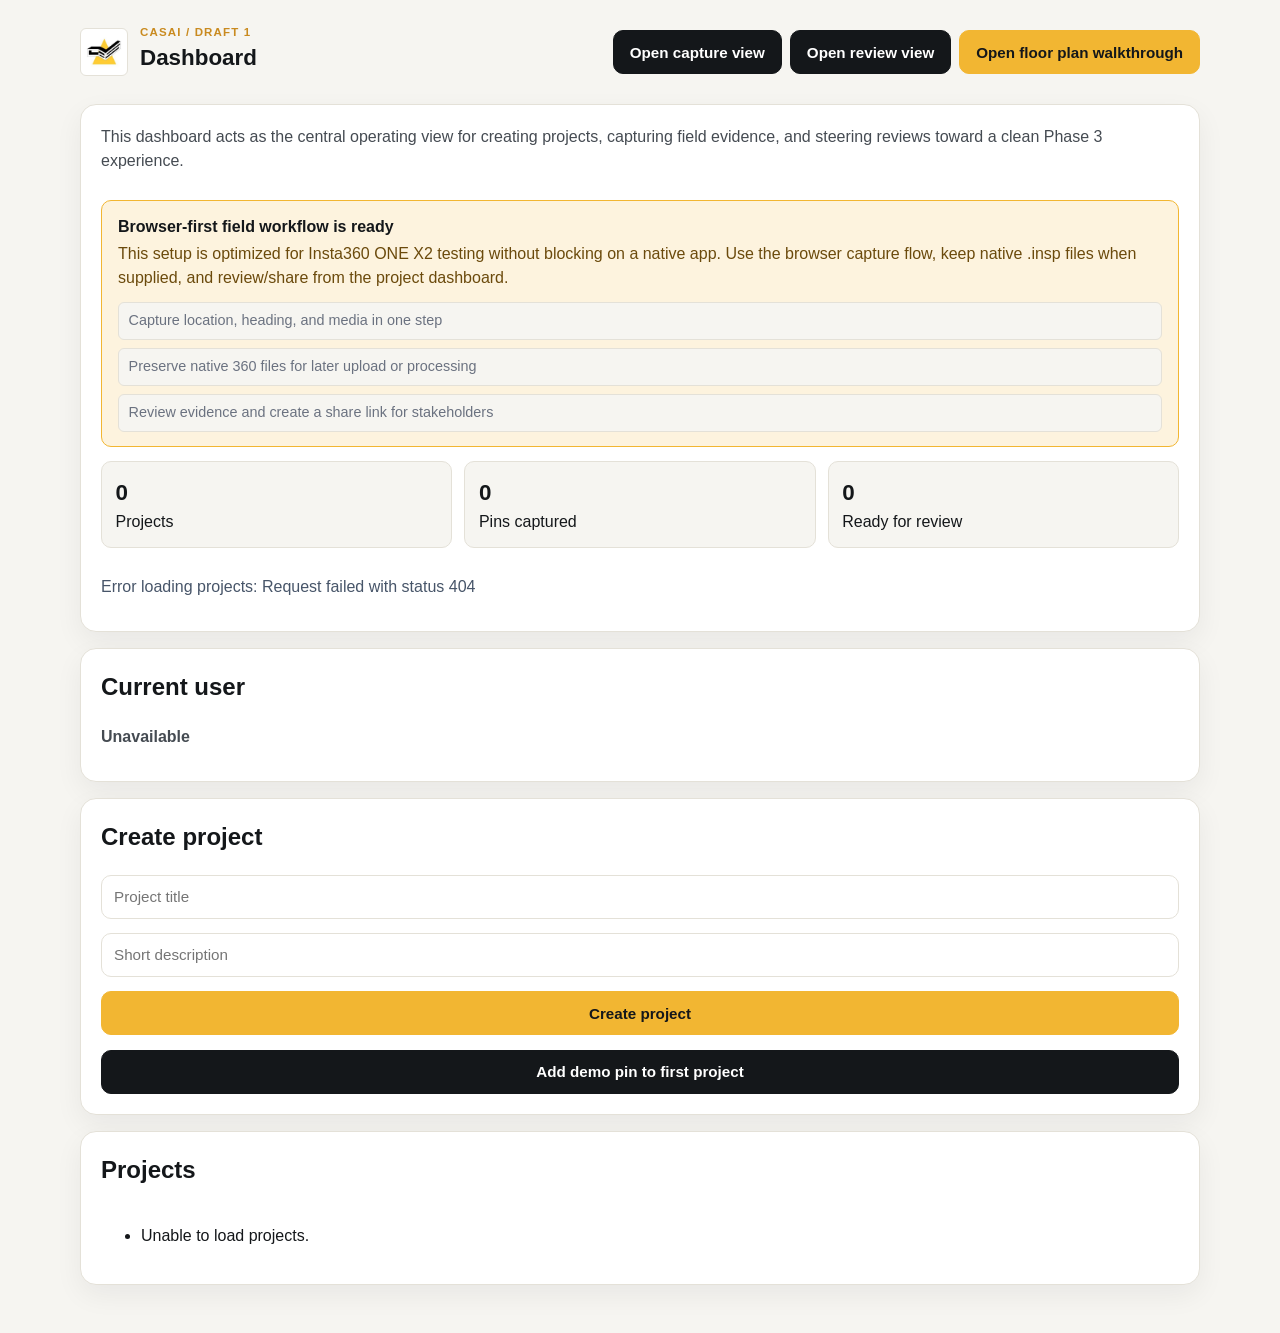
==== frontend/index.html @ e93f6c90 "Use the real CASAI logo PNG across the app" ====
<!doctype html>
<html lang="en">
  <head>
    <meta charset="utf-8" />
    <meta name="viewport" content="width=device-width, initial-scale=1" />
    <title>CASAI MVP</title>
    <link rel="icon" href="assets/logo.png" type="image/png" />
    <link rel="stylesheet" href="styles.css" />
  </head>
  <body>
    <div class="app-shell">
      <header class="site-header">
        <div class="brand">
          <img class="brand-logo" src="assets/logo.png" alt="CASAI logo" />
          <div class="brand-text">
            <span class="eyebrow">CASAI / Draft 1</span>
            <h1>Dashboard</h1>
          </div>
        </div>
        <nav class="site-nav">
          <a href="map.html"><button type="button">Open capture view</button></a>
          <a href="review.html"><button type="button" class="secondary">Open review view</button></a>
          <a href="floorplan.html"><button type="button" class="primary">Open floor plan walkthrough</button></a>
        </nav>
      </header>

      <section class="card stack">
        <p>This dashboard acts as the central operating view for creating projects, capturing field evidence, and steering reviews toward a clean Phase 3 experience.</p>

        <div class="status-banner">
          <strong>Browser-first field workflow is ready</strong>
          This setup is optimized for Insta360 ONE X2 testing without blocking on a native app. Use the browser capture flow, keep native .insp files when supplied, and review/share from the project dashboard.
          <ul class="checklist">
            <li class="pending">Capture location, heading, and media in one step</li>
            <li class="pending">Preserve native 360 files for later upload or processing</li>
            <li class="pending">Review evidence and create a share link for stakeholders</li>
          </ul>
        </div>

        <div class="summary-grid">
          <div class="summary-box"><strong id="project-count">0</strong><br />Projects</div>
          <div class="summary-box"><strong id="pin-count">0</strong><br />Pins captured</div>
          <div class="summary-box"><strong id="review-ready">0</strong><br />Ready for review</div>
        </div>
      </section>

      <section class="card stack" style="margin-top: 1rem;">
        <h2>Current user</h2>
        <p><strong id="user-name">Loading...</strong><br /><span id="user-email" class="muted"></span></p>
      </section>

      <section class="card stack" style="margin-top: 1rem;">
        <h2>Create project</h2>
        <form id="project-form" class="stack">
          <input id="title" placeholder="Project title" required />
          <input id="description" placeholder="Short description" />
          <button type="submit" class="primary">Create project</button>
        </form>
        <button id="sample-pin" class="secondary">Add demo pin to first project</button>
      </section>

      <section class="card stack" style="margin-top: 1rem;">
        <h2>Projects</h2>
        <ul id="project-list"></ul>
      </section>
    </div>

    <script src="app.js"></script>
  </body>
</html>
---- frontend/styles.css ----
/* CASAI shared design system - Draft 1 */
:root {
  color-scheme: light;
  --ink: #14171a;
  --ink-soft: #454b52;
  --muted: #6b7280;
  --gold: #f2b632;
  --gold-dark: #c98a1f;
  --gold-tint: #fdf3de;
  --bg: #f6f5f1;
  --surface: #ffffff;
  --border: #e4e1d8;
  --success: #1f7a4d;
  --success-tint: #e7f5ec;
  --danger: #b3261e;
  --radius-lg: 16px;
  --radius-md: 10px;
  --radius-sm: 6px;
  --shadow-card: 0 10px 28px rgba(20, 23, 26, 0.06);
  --font: -apple-system, BlinkMacSystemFont, "Segoe UI", Roboto, Helvetica, Arial, sans-serif;
}

* { box-sizing: border-box; }

body {
  margin: 0;
  font-family: var(--font);
  background: var(--bg);
  color: var(--ink);
  line-height: 1.5;
}

h1, h2, h3 { margin: 0 0 0.35rem; color: var(--ink); font-weight: 700; }
p { margin: 0 0 0.75rem; color: var(--ink-soft); }
.muted { color: var(--muted); }

a { color: inherit; text-decoration: none; }

.app-shell {
  max-width: 1160px;
  margin: 0 auto;
  padding: 1.5rem 1.25rem 3rem;
}

/* Header / brand */
.site-header {
  display: flex;
  align-items: center;
  justify-content: space-between;
  gap: 1rem;
  flex-wrap: wrap;
  margin-bottom: 1.5rem;
}

.brand {
  display: flex;
  align-items: center;
  gap: 0.75rem;
}

.brand-logo {
  width: 48px;
  height: 48px;
  border-radius: var(--radius-sm);
  background: var(--surface);
  border: 1px solid var(--border);
  padding: 0.25rem;
  object-fit: contain;
}

.brand-text .eyebrow {
  display: block;
  font-size: 0.72rem;
  font-weight: 700;
  letter-spacing: 0.1em;
  text-transform: uppercase;
  color: var(--gold-dark);
}

.brand-text h1 {
  font-size: 1.4rem;
}

.site-nav {
  display: flex;
  gap: 0.5rem;
  flex-wrap: wrap;
}

/* Cards / panels */
.card, .panel {
  background: var(--surface);
  border: 1px solid var(--border);
  border-radius: var(--radius-lg);
  padding: 1.25rem;
  box-shadow: var(--shadow-card);
}

.stack { display: grid; gap: 0.9rem; }

.grid-2 {
  display: grid;
  gap: 1rem;
  grid-template-columns: repeat(2, minmax(0, 1fr));
}

/* Buttons */
button, .btn {
  display: inline-flex;
  align-items: center;
  justify-content: center;
  gap: 0.4rem;
  font-family: var(--font);
  font-size: 0.95rem;
  font-weight: 700;
  padding: 0.7rem 1rem;
  min-height: 44px;
  border-radius: var(--radius-md);
  border: 1px solid var(--ink);
  background: var(--ink);
  color: #ffffff;
  cursor: pointer;
  transition: transform 0.05s ease, opacity 0.15s ease;
}

button:hover, .btn:hover { opacity: 0.9; }
button:active, .btn:active { transform: translateY(1px); }
button:disabled { cursor: not-allowed; opacity: 0.5; }

button.primary, .btn-primary {
  background: var(--gold);
  border-color: var(--gold);
  color: var(--ink);
}

button.secondary, .btn-secondary {
  background: var(--ink);
  border-color: var(--ink);
  color: #ffffff;
}

button.quiet, .btn-quiet {
  background: var(--surface);
  border-color: var(--border);
  color: var(--ink);
}

/* Inputs */
input, select, textarea {
  width: 100%;
  font-family: var(--font);
  font-size: 0.95rem;
  padding: 0.7rem 0.75rem;
  min-height: 44px;
  border-radius: var(--radius-md);
  border: 1px solid var(--border);
  background: var(--surface);
  color: var(--ink);
}

input:focus, select:focus, textarea:focus {
  outline: 2px solid var(--gold);
  outline-offset: 1px;
}

input[type="range"] {
  padding: 0;
  min-height: auto;
  accent-color: var(--gold-dark);
}

label {
  display: grid;
  gap: 0.35rem;
  font-size: 0.8rem;
  font-weight: 700;
  color: var(--ink-soft);
}

/* Banners / badges */
.status-banner {
  border: 1px solid var(--gold);
  background: var(--gold-tint);
  color: #6b4a0c;
  border-radius: var(--radius-md);
  padding: 0.9rem 1rem;
}

.status-banner strong { display: block; margin-bottom: 0.2rem; color: var(--ink); }

.badge, .pill {
  display: inline-block;
  padding: 0.3rem 0.6rem;
  border-radius: 999px;
  background: var(--gold-tint);
  color: var(--gold-dark);
  font-size: 0.75rem;
  font-weight: 700;
  letter-spacing: 0.03em;
  text-transform: uppercase;
}

.summary-grid {
  display: grid;
  gap: 0.75rem;
  grid-template-columns: repeat(auto-fit, minmax(160px, 1fr));
}

.summary-box {
  border: 1px solid var(--border);
  border-radius: var(--radius-md);
  padding: 0.85rem;
  background: var(--bg);
}

.summary-box strong { font-size: 1.4rem; }

.checklist { list-style: none; padding: 0; margin: 0.7rem 0 0; display: grid; gap: 0.5rem; }
.checklist li { display: flex; align-items: center; gap: 0.5rem; padding: 0.45rem 0.6rem; border-radius: var(--radius-sm); background: var(--bg); border: 1px solid var(--border); font-size: 0.9rem; }
.checklist .done { color: var(--success); }
.checklist .pending { color: var(--muted); }

@media (max-width: 720px) {
  .grid-2 { grid-template-columns: 1fr; }
  .site-header { align-items: flex-start; }
}

@media (max-width: 480px) {
  .app-shell { padding: 1rem 0.85rem 2rem; }
  .brand-logo { width: 40px; height: 40px; }
}
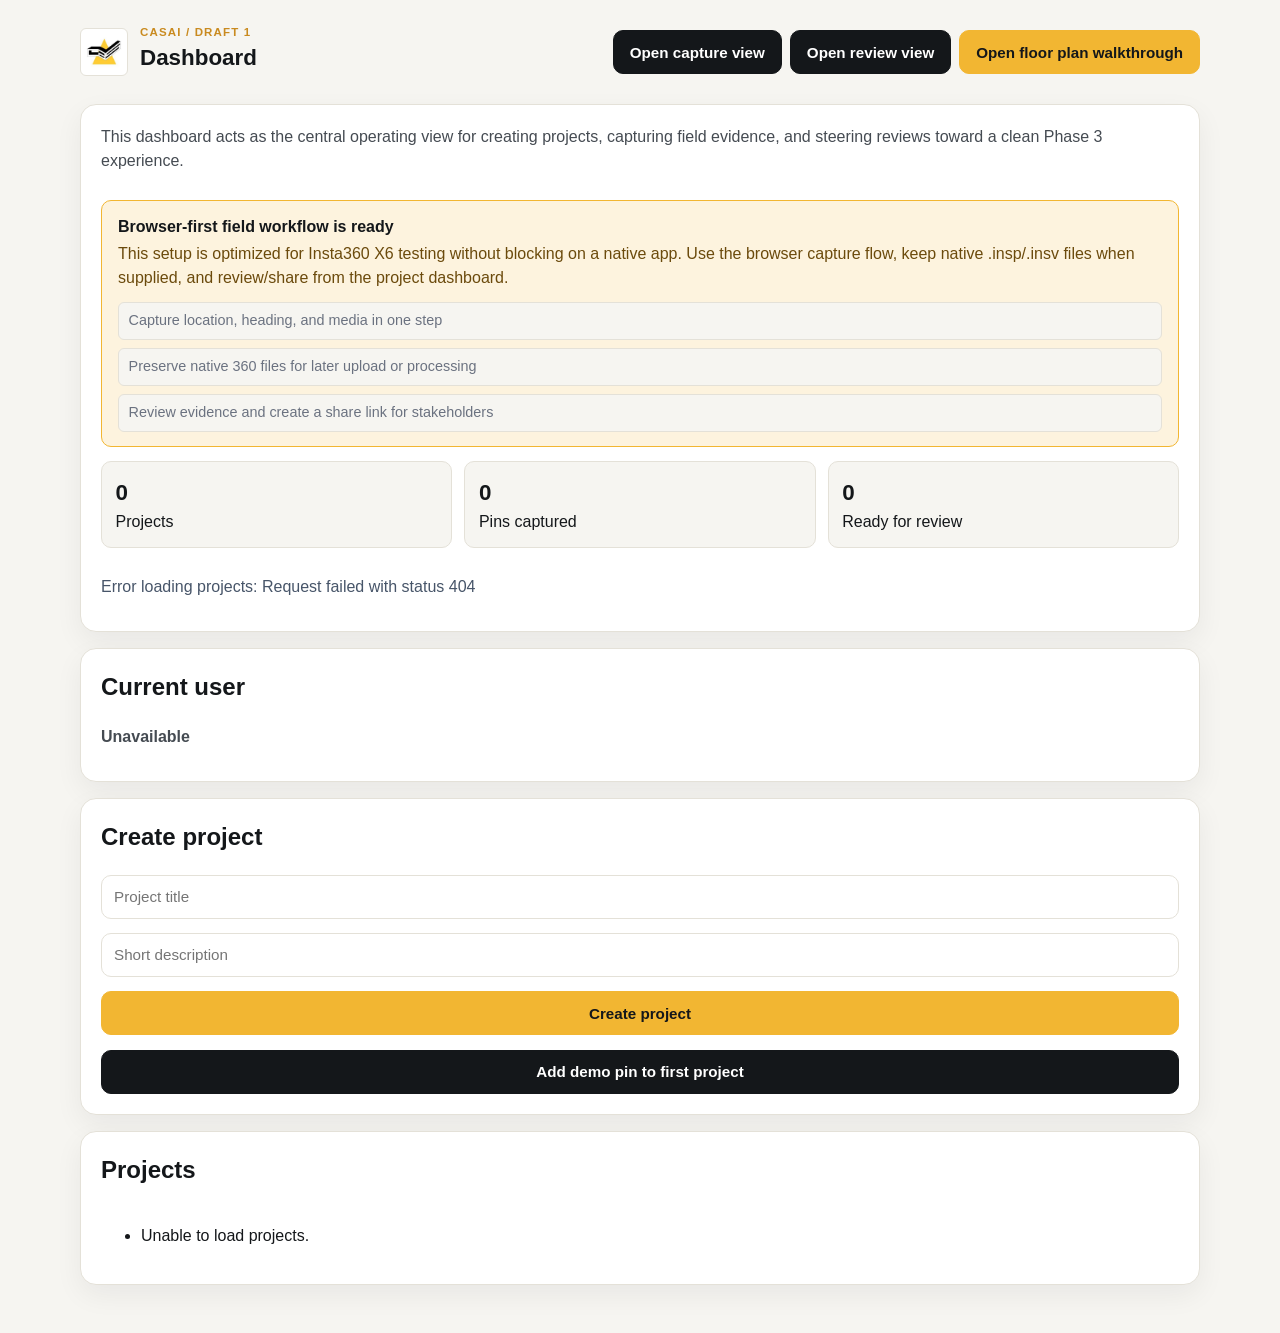
==== commit e62f8d71: "Upgrade capture pipeline and UI copy to prepare for Insta360 X6" ====
--- a/frontend/index.html
+++ b/frontend/index.html
@@ -29,7 +29,7 @@
 
         <div class="status-banner">
           <strong>Browser-first field workflow is ready</strong>
-          This setup is optimized for Insta360 ONE X2 testing without blocking on a native app. Use the browser capture flow, keep native .insp files when supplied, and review/share from the project dashboard.
+          This setup is optimized for Insta360 X6 testing without blocking on a native app. Use the browser capture flow, keep native .insp/.insv files when supplied, and review/share from the project dashboard.
           <ul class="checklist">
             <li class="pending">Capture location, heading, and media in one step</li>
             <li class="pending">Preserve native 360 files for later upload or processing</li>
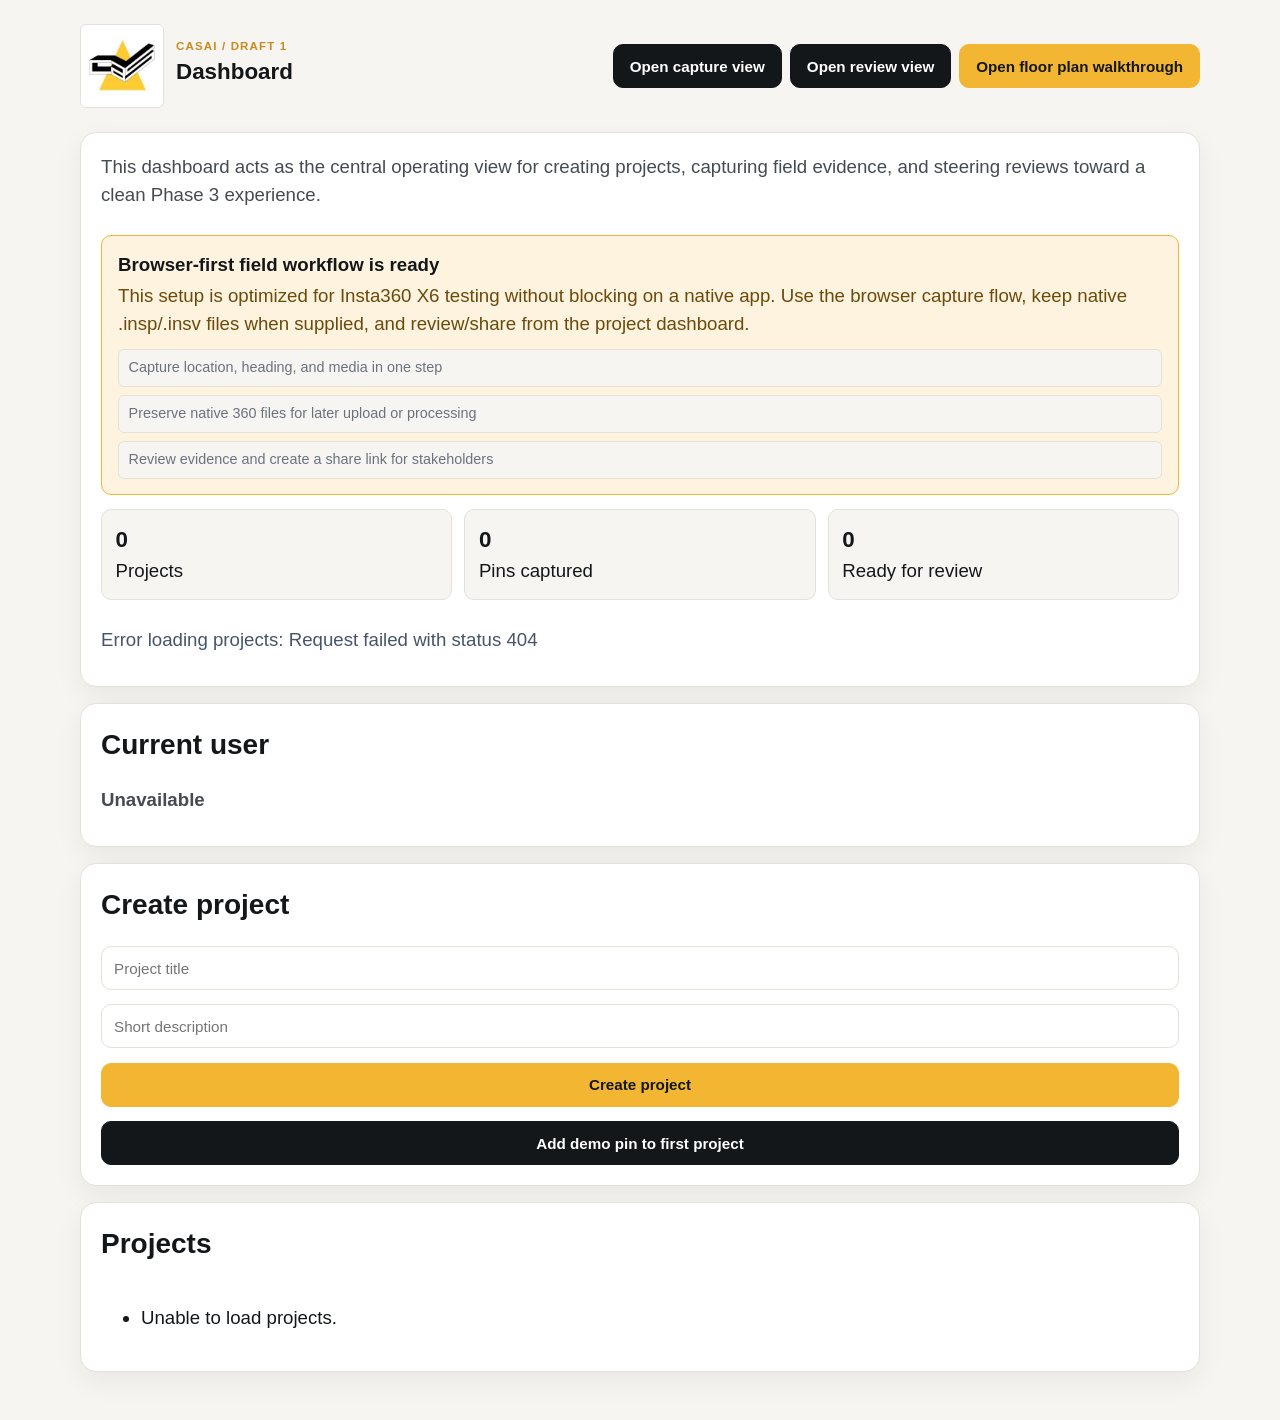
==== commit b720fd9c: "Add waypoint edit/delete, cache-busting, heading readout fix, and photo replace workflow" ====
--- a/frontend/index.html
+++ b/frontend/index.html
@@ -5,7 +5,7 @@
     <meta name="viewport" content="width=device-width, initial-scale=1" />
     <title>CASAI MVP</title>
     <link rel="icon" href="assets/logo.png" type="image/png" />
-    <link rel="stylesheet" href="styles.css" />
+    <link rel="stylesheet" href="styles.css?v=2" />
   </head>
   <body>
     <div class="app-shell">
@@ -65,6 +65,6 @@
       </section>
     </div>
 
-    <script src="app.js"></script>
+    <script src="app.js?v=2"></script>
   </body>
 </html>
--- a/frontend/styles.css
+++ b/frontend/styles.css
@@ -25,6 +25,7 @@
 body {
   margin: 0;
   font-family: var(--font);
+  font-size: 14pt;
   background: var(--bg);
   color: var(--ink);
   line-height: 1.5;
@@ -59,8 +60,8 @@
 }
 
 .brand-logo {
-  width: 48px;
-  height: 48px;
+  width: 84px;
+  height: 84px;
   border-radius: var(--radius-sm);
   background: var(--surface);
   border: 1px solid var(--border);
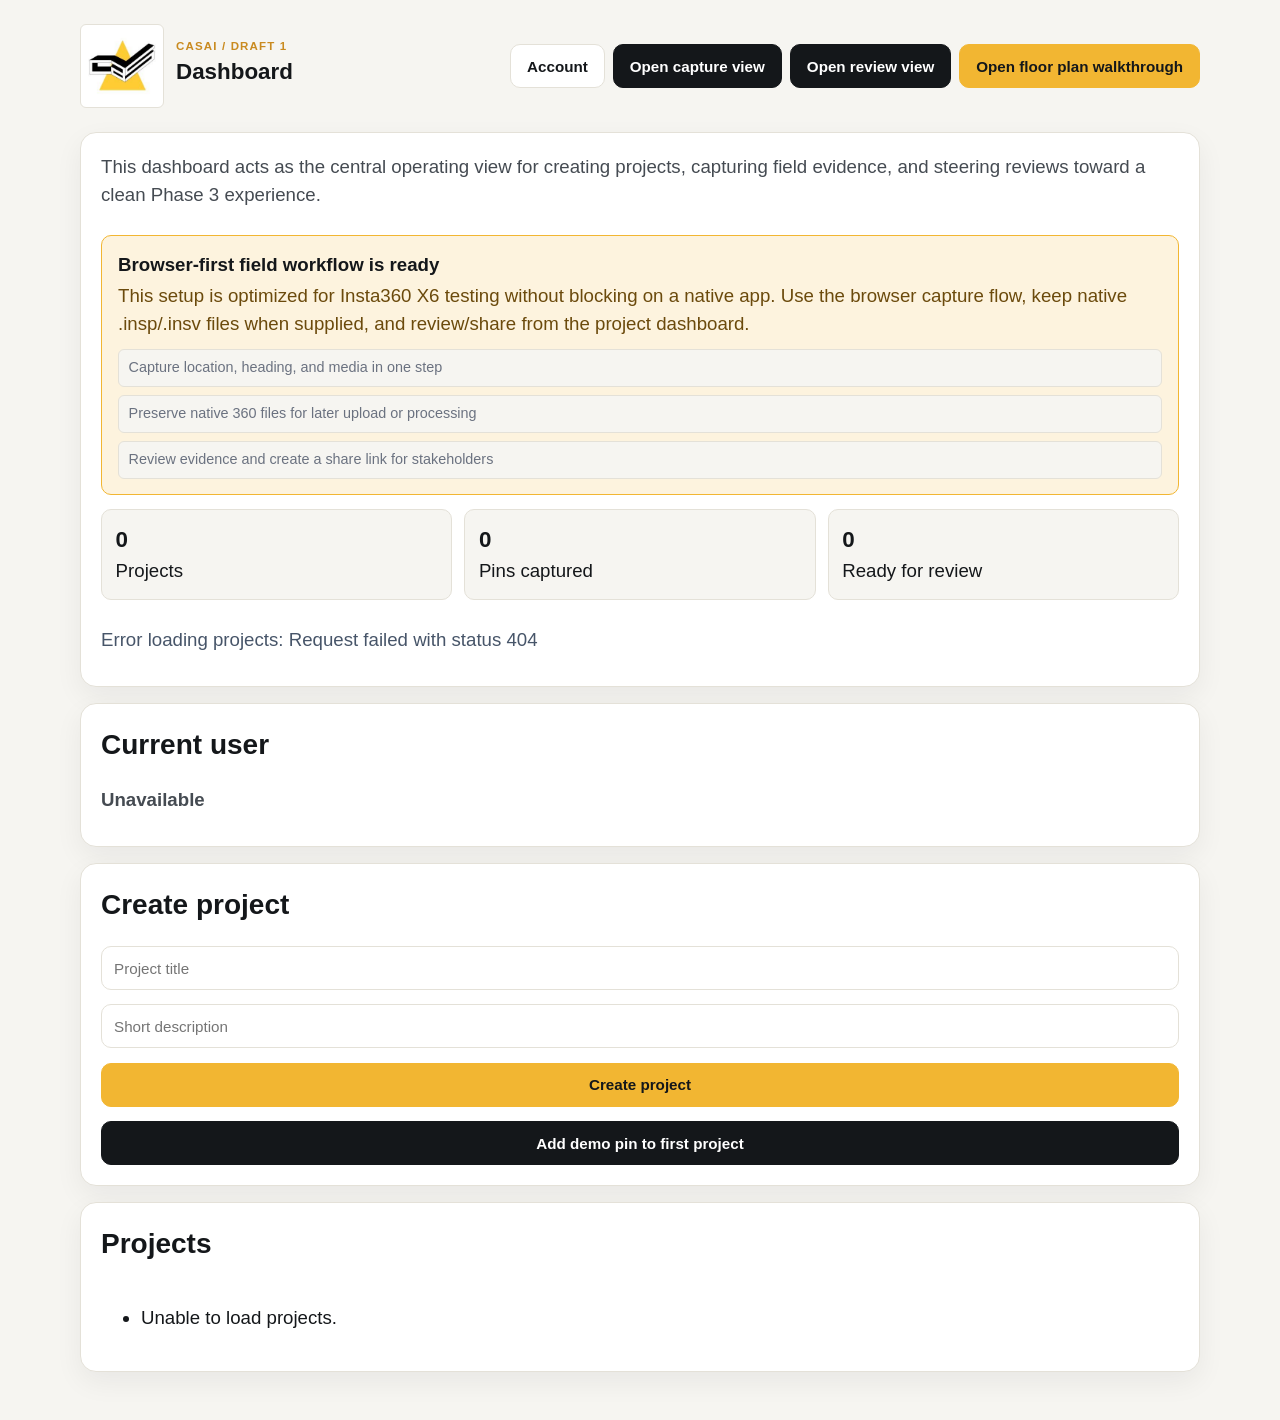
==== commit 9ee72273: "Harden Draft 2 authentication and uploads" ====
--- a/frontend/index.html
+++ b/frontend/index.html
@@ -5,7 +5,7 @@
     <meta name="viewport" content="width=device-width, initial-scale=1" />
     <title>CASAI MVP</title>
     <link rel="icon" href="assets/logo.png" type="image/png" />
-    <link rel="stylesheet" href="styles.css?v=2" />
+    <link rel="stylesheet" href="styles.css?v=3" />
   </head>
   <body>
     <div class="app-shell">
@@ -18,6 +18,7 @@
           </div>
         </div>
         <nav class="site-nav">
+          <a href="login.html"><button type="button" class="quiet">Account</button></a>
           <a href="map.html"><button type="button">Open capture view</button></a>
           <a href="review.html"><button type="button" class="secondary">Open review view</button></a>
           <a href="floorplan.html"><button type="button" class="primary">Open floor plan walkthrough</button></a>
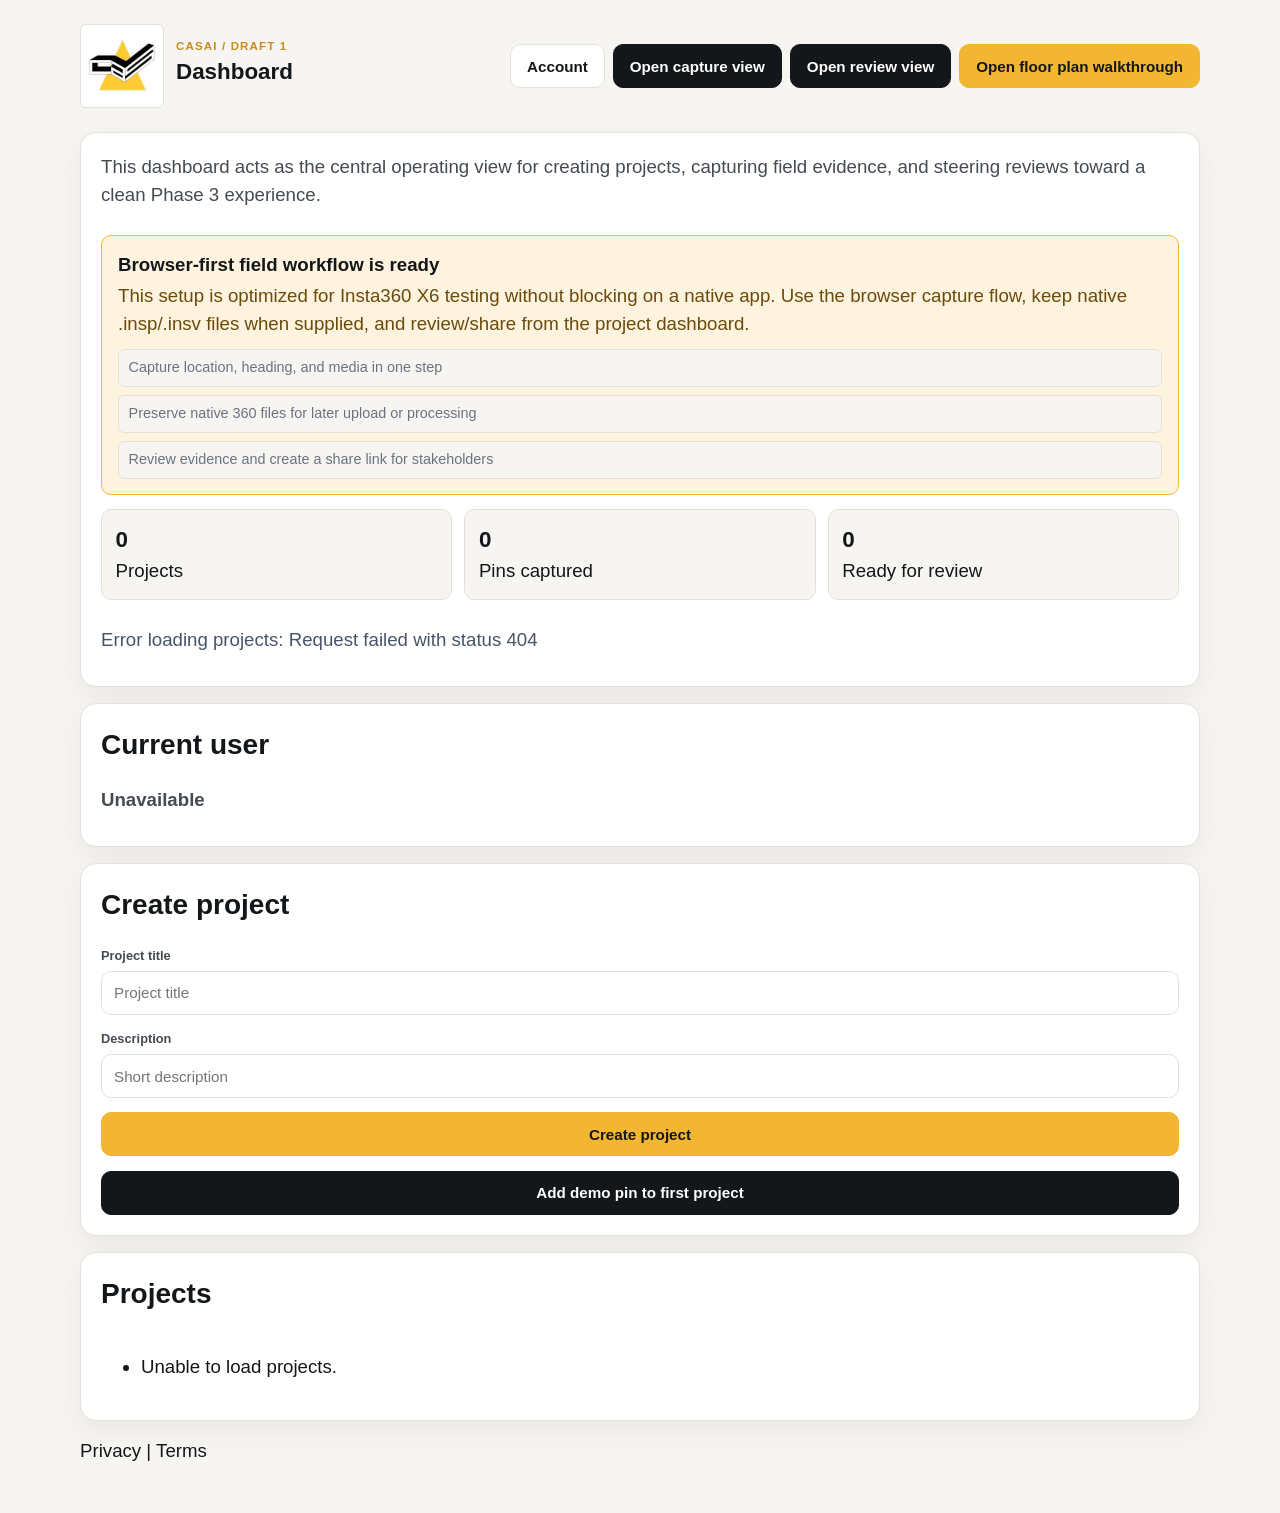
==== commit 08b09414: "Harden Draft 2 account and data operations" ====
--- a/frontend/index.html
+++ b/frontend/index.html
@@ -45,16 +45,31 @@
         </div>
       </section>
 
+      <section id="onboarding" class="status-banner" style="margin-top: 1rem;" hidden aria-live="polite">
+        <strong id="onboarding-title"></strong>
+        <p id="onboarding-copy"></p>
+        <a id="onboarding-action" class="btn btn-primary" href="#create-project">Create project</a>
+      </section>
+
       <section class="card stack" style="margin-top: 1rem;">
         <h2>Current user</h2>
         <p><strong id="user-name">Loading...</strong><br /><span id="user-email" class="muted"></span></p>
+        <div id="analytics-settings" hidden>
+          <label><input id="analytics-consent" type="checkbox" /> Share optional usage counts</label>
+          <p class="muted">Counts cover dashboard visits and project creation. Only daily totals are stored; totals older than 90 days are removed when counts are recorded or viewed. Server access logs are separate. Turning this off stops future counts but cannot remove your past contributions from totals.</p>
+          <p id="analytics-status" class="muted" aria-live="polite"></p>
+        </div>
+        <div id="analytics-summary" hidden>
+          <h3>Usage counts</h3>
+          <ul id="analytics-totals"></ul>
+        </div>
       </section>
 
-      <section class="card stack" style="margin-top: 1rem;">
+      <section id="create-project" class="card stack" style="margin-top: 1rem;">
         <h2>Create project</h2>
         <form id="project-form" class="stack">
-          <input id="title" placeholder="Project title" required />
-          <input id="description" placeholder="Short description" />
+          <label>Project title<input id="title" placeholder="Project title" required maxlength="255" /></label>
+          <label>Description<input id="description" placeholder="Short description" maxlength="1000" /></label>
           <button type="submit" class="primary">Create project</button>
         </form>
         <button id="sample-pin" class="secondary">Add demo pin to first project</button>
@@ -64,8 +79,10 @@
         <h2>Projects</h2>
         <ul id="project-list"></ul>
       </section>
+      <footer style="margin-top: 1rem;"><a href="privacy.html">Privacy</a> | <a href="terms.html">Terms</a></footer>
     </div>
 
-    <script src="app.js?v=2"></script>
+    <script src="security.js?v=2"></script>
+    <script src="app.js?v=4"></script>
   </body>
 </html>
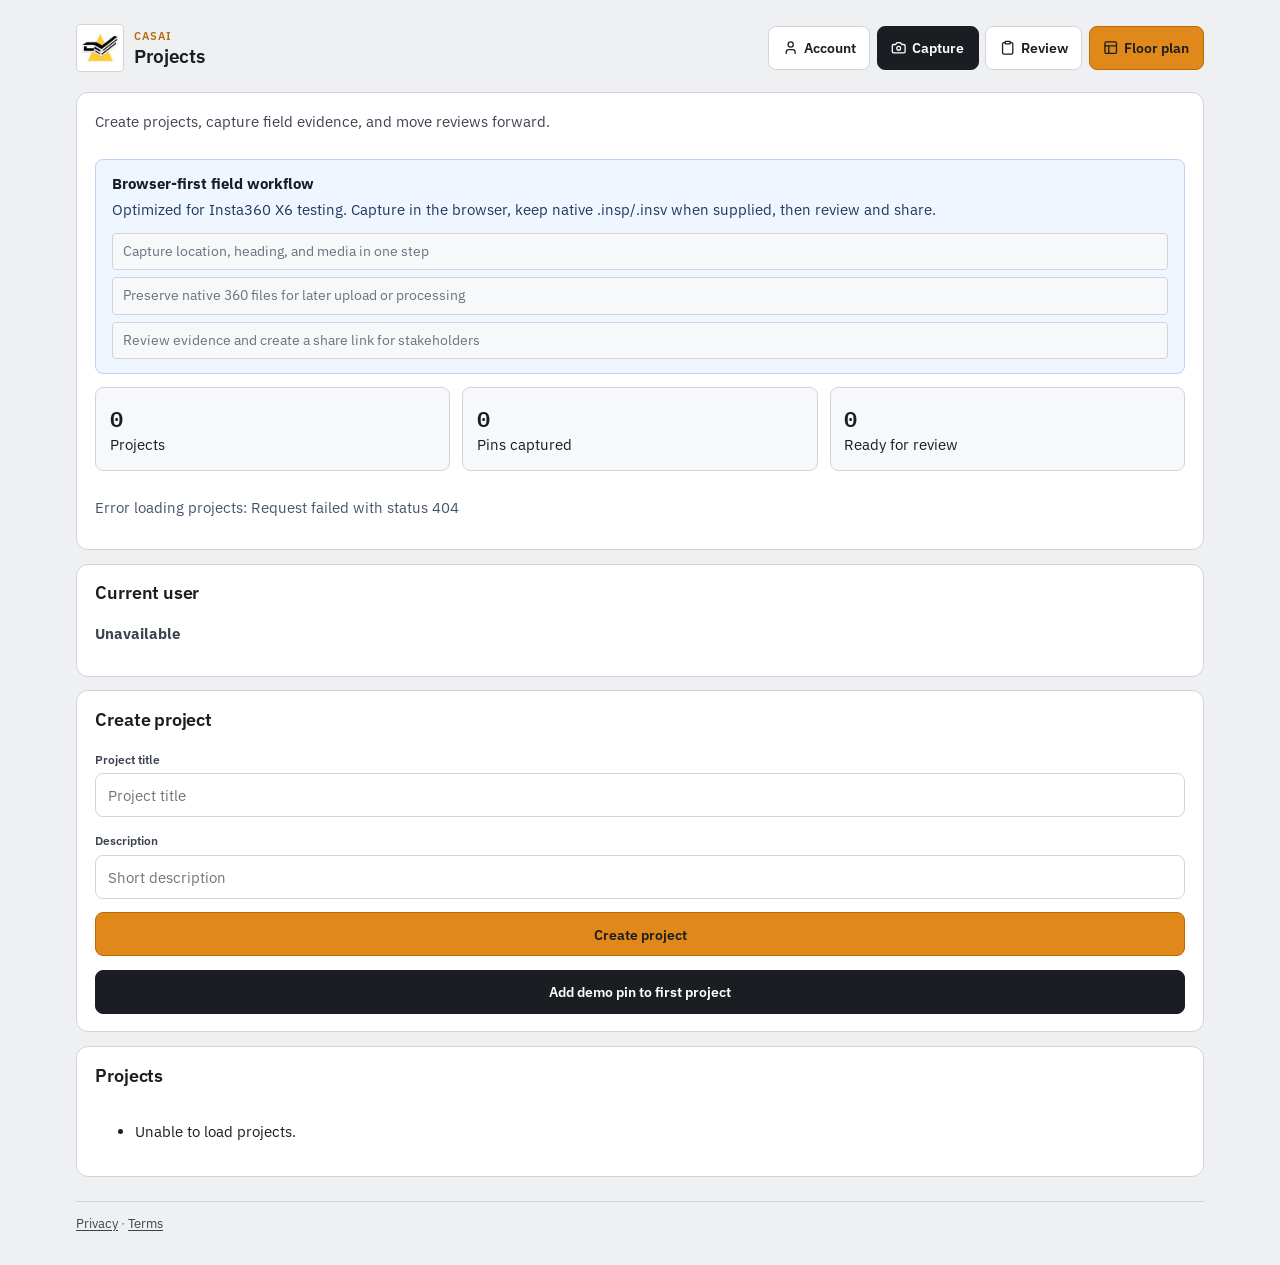
==== commit 96a31682: "Redesign frontend field workflows" ====
--- a/frontend/index.html
+++ b/frontend/index.html
@@ -3,83 +3,99 @@
   <head>
     <meta charset="utf-8" />
     <meta name="viewport" content="width=device-width, initial-scale=1" />
-    <title>CASAI MVP</title>
+    <title>CASAI Projects</title>
     <link rel="icon" href="assets/logo.png" type="image/png" />
-    <link rel="stylesheet" href="styles.css?v=3" />
+    <link rel="stylesheet" href="styles.css?v=5" />
   </head>
   <body>
+    <a class="skip-link" href="#main">Skip to content</a>
     <div class="app-shell">
       <header class="site-header">
         <div class="brand">
           <img class="brand-logo" src="assets/logo.png" alt="CASAI logo" />
           <div class="brand-text">
-            <span class="eyebrow">CASAI / Draft 1</span>
-            <h1>Dashboard</h1>
+            <span class="eyebrow">CASAI</span>
+            <h1>Projects</h1>
           </div>
         </div>
-        <nav class="site-nav">
-          <a href="login.html"><button type="button" class="quiet">Account</button></a>
-          <a href="map.html"><button type="button">Open capture view</button></a>
-          <a href="review.html"><button type="button" class="secondary">Open review view</button></a>
-          <a href="floorplan.html"><button type="button" class="primary">Open floor plan walkthrough</button></a>
+        <nav class="site-nav" aria-label="Primary">
+          <a class="nav-link" href="login.html">
+            <svg class="icon" aria-hidden="true"><use href="icons.svg#icon-user"></use></svg>
+            Account
+          </a>
+          <a class="nav-link secondary" href="map.html">
+            <svg class="icon" aria-hidden="true"><use href="icons.svg#icon-camera"></use></svg>
+            Capture
+          </a>
+          <a class="nav-link" href="review.html">
+            <svg class="icon" aria-hidden="true"><use href="icons.svg#icon-clipboard"></use></svg>
+            Review
+          </a>
+          <a class="nav-link primary" href="floorplan.html">
+            <svg class="icon" aria-hidden="true"><use href="icons.svg#icon-layout"></use></svg>
+            Floor plan
+          </a>
         </nav>
       </header>
 
-      <section class="card stack">
-        <p>This dashboard acts as the central operating view for creating projects, capturing field evidence, and steering reviews toward a clean Phase 3 experience.</p>
+      <main id="main" class="stack">
+        <section class="card stack">
+          <p>Create projects, capture field evidence, and move reviews forward.</p>
 
-        <div class="status-banner">
-          <strong>Browser-first field workflow is ready</strong>
-          This setup is optimized for Insta360 X6 testing without blocking on a native app. Use the browser capture flow, keep native .insp/.insv files when supplied, and review/share from the project dashboard.
-          <ul class="checklist">
-            <li class="pending">Capture location, heading, and media in one step</li>
-            <li class="pending">Preserve native 360 files for later upload or processing</li>
-            <li class="pending">Review evidence and create a share link for stakeholders</li>
-          </ul>
-        </div>
+          <div class="status-banner is-info">
+            <strong>Browser-first field workflow</strong>
+            Optimized for Insta360 X6 testing. Capture in the browser, keep native .insp/.insv when supplied, then review and share.
+            <ul class="checklist">
+              <li class="pending">Capture location, heading, and media in one step</li>
+              <li class="pending">Preserve native 360 files for later upload or processing</li>
+              <li class="pending">Review evidence and create a share link for stakeholders</li>
+            </ul>
+          </div>
 
-        <div class="summary-grid">
-          <div class="summary-box"><strong id="project-count">0</strong><br />Projects</div>
-          <div class="summary-box"><strong id="pin-count">0</strong><br />Pins captured</div>
-          <div class="summary-box"><strong id="review-ready">0</strong><br />Ready for review</div>
-        </div>
-      </section>
+          <div class="summary-grid">
+            <div class="summary-box"><strong id="project-count">0</strong><br />Projects</div>
+            <div class="summary-box"><strong id="pin-count">0</strong><br />Pins captured</div>
+            <div class="summary-box"><strong id="review-ready">0</strong><br />Ready for review</div>
+          </div>
+        </section>
 
-      <section id="onboarding" class="status-banner" style="margin-top: 1rem;" hidden aria-live="polite">
-        <strong id="onboarding-title"></strong>
-        <p id="onboarding-copy"></p>
-        <a id="onboarding-action" class="btn btn-primary" href="#create-project">Create project</a>
-      </section>
+        <section id="onboarding" class="status-banner is-warning" hidden aria-live="polite">
+          <strong id="onboarding-title"></strong>
+          <p id="onboarding-copy"></p>
+          <a id="onboarding-action" class="btn btn-primary" href="#create-project">Create project</a>
+        </section>
 
-      <section class="card stack" style="margin-top: 1rem;">
-        <h2>Current user</h2>
-        <p><strong id="user-name">Loading...</strong><br /><span id="user-email" class="muted"></span></p>
-        <div id="analytics-settings" hidden>
-          <label><input id="analytics-consent" type="checkbox" /> Share optional usage counts</label>
-          <p class="muted">Counts cover dashboard visits and project creation. Only daily totals are stored; totals older than 90 days are removed when counts are recorded or viewed. Server access logs are separate. Turning this off stops future counts but cannot remove your past contributions from totals.</p>
-          <p id="analytics-status" class="muted" aria-live="polite"></p>
-        </div>
-        <div id="analytics-summary" hidden>
-          <h3>Usage counts</h3>
-          <ul id="analytics-totals"></ul>
-        </div>
-      </section>
+        <section class="card stack">
+          <h2>Current user</h2>
+          <p><strong id="user-name">Loading...</strong><br /><span id="user-email" class="muted"></span></p>
+          <div id="analytics-settings" hidden>
+            <label><input id="analytics-consent" type="checkbox" /> Share optional usage counts</label>
+            <p class="muted">Counts cover dashboard visits and project creation. Only daily totals are stored; totals older than 90 days are removed when counts are recorded or viewed. Server access logs are separate. Turning this off stops future counts but cannot remove your past contributions from totals.</p>
+            <p id="analytics-status" class="muted" aria-live="polite"></p>
+          </div>
+          <div id="analytics-summary" hidden>
+            <h3>Usage counts</h3>
+            <ul id="analytics-totals"></ul>
+          </div>
+        </section>
 
-      <section id="create-project" class="card stack" style="margin-top: 1rem;">
-        <h2>Create project</h2>
-        <form id="project-form" class="stack">
-          <label>Project title<input id="title" placeholder="Project title" required maxlength="255" /></label>
-          <label>Description<input id="description" placeholder="Short description" maxlength="1000" /></label>
-          <button type="submit" class="primary">Create project</button>
-        </form>
-        <button id="sample-pin" class="secondary">Add demo pin to first project</button>
-      </section>
+        <section id="create-project" class="card stack">
+          <h2>Create project</h2>
+          <form id="project-form" class="stack">
+            <label>Project title<input id="title" placeholder="Project title" required maxlength="255" /></label>
+            <label>Description<input id="description" placeholder="Short description" maxlength="1000" /></label>
+            <button type="submit" class="primary">Create project</button>
+          </form>
+          <button id="sample-pin" class="secondary">Add demo pin to first project</button>
+        </section>
 
-      <section class="card stack" style="margin-top: 1rem;">
-        <h2>Projects</h2>
-        <ul id="project-list"></ul>
-      </section>
-      <footer style="margin-top: 1rem;"><a href="privacy.html">Privacy</a> | <a href="terms.html">Terms</a></footer>
+        <section class="card stack">
+          <h2>Projects</h2>
+          <ul id="project-list"></ul>
+        </section>
+      </main>
+
+      <footer class="site-footer"><a href="privacy.html">Privacy</a> · <a href="terms.html">Terms</a></footer>
     </div>
 
     <script src="security.js?v=2"></script>
--- a/frontend/styles.css
+++ b/frontend/styles.css
@@ -1,103 +1,337 @@
-/* CASAI shared design system - Draft 1 */
+/* CASAI field-capture design system — construction operations */
+@import url("https://fonts.googleapis.com/css2?family=IBM+Plex+Mono:wght@400;500;600&family=IBM+Plex+Sans:wght@400;500;600;700&display=swap");
+
 :root {
   color-scheme: light;
-  --ink: #14171a;
-  --ink-soft: #454b52;
+
+  /* Core palette — charcoal / concrete / amber safety */
+  --ink: #1a1d21;
+  --ink-soft: #3d4450;
   --muted: #6b7280;
-  --gold: #f2b632;
-  --gold-dark: #c98a1f;
-  --gold-tint: #fdf3de;
-  --bg: #f6f5f1;
+  --accent: #e0891a;
+  --accent-dark: #b86b0c;
+  --accent-tint: #fef6eb;
+  --bg: #eef0f2;
+  --bg-elevated: #f7f8f9;
   --surface: #ffffff;
-  --border: #e4e1d8;
-  --success: #1f7a4d;
-  --success-tint: #e7f5ec;
-  --danger: #b3261e;
-  --radius-lg: 16px;
-  --radius-md: 10px;
-  --radius-sm: 6px;
-  --shadow-card: 0 10px 28px rgba(20, 23, 26, 0.06);
-  --font: -apple-system, BlinkMacSystemFont, "Segoe UI", Roboto, Helvetica, Arial, sans-serif;
-}
-
-* { box-sizing: border-box; }
+  --surface-muted: #f3f4f6;
+  --border: #d1d5db;
+  --border-strong: #9ca3af;
+  --success: #1a7a4c;
+  --success-tint: #e6f5ed;
+  --danger: #b42318;
+  --danger-tint: #fef3f2;
+  --warning: #b86b0c;
+  --warning-tint: #fef6eb;
+  --info: #2563a8;
+  --info-tint: #eff6ff;
+
+  /* Backward-compatible aliases (page-local CSS still uses --gold*) */
+  --gold: var(--accent);
+  --gold-dark: var(--accent-dark);
+  --gold-tint: var(--accent-tint);
+
+  --radius-lg: 12px;
+  --radius-md: 8px;
+  --radius-sm: 4px;
+  --shadow-card: 0 1px 2px rgba(26, 29, 33, 0.06), 0 4px 12px rgba(26, 29, 33, 0.04);
+  --shadow-overlay: 0 8px 24px rgba(26, 29, 33, 0.14);
+
+  --font: "IBM Plex Sans", "Segoe UI", sans-serif;
+  --font-mono: "IBM Plex Mono", ui-monospace, monospace;
+
+  --space-1: 0.25rem;
+  --space-2: 0.5rem;
+  --space-3: 0.75rem;
+  --space-4: 1rem;
+  --space-5: 1.5rem;
+  --space-6: 2rem;
+
+  --header-h: 3.5rem;
+  --touch: 44px;
+  --z-chrome: 20;
+  --z-overlay: 40;
+  --z-modal: 60;
+  --focus-ring: 2px solid var(--accent);
+  --focus-offset: 2px;
+}
+
+*,
+*::before,
+*::after {
+  box-sizing: border-box;
+}
+
+html {
+  -webkit-text-size-adjust: 100%;
+}
 
 body {
   margin: 0;
   font-family: var(--font);
-  font-size: 14pt;
+  font-size: 15px;
+  font-weight: 400;
   background: var(--bg);
   color: var(--ink);
   line-height: 1.5;
-}
-
-h1, h2, h3 { margin: 0 0 0.35rem; color: var(--ink); font-weight: 700; }
-p { margin: 0 0 0.75rem; color: var(--ink-soft); }
+  min-height: 100dvh;
+}
+
+h1, h2, h3 {
+  margin: 0 0 0.35rem;
+  color: var(--ink);
+  font-weight: 600;
+  letter-spacing: -0.01em;
+  line-height: 1.25;
+}
+
+h1 { font-size: 1.35rem; }
+h2 { font-size: 1.1rem; }
+h3 { font-size: 1rem; }
+
+p {
+  margin: 0 0 0.75rem;
+  color: var(--ink-soft);
+}
+
 .muted { color: var(--muted); }
 
-a { color: inherit; text-decoration: none; }
-
+.mono,
+.coord,
+code,
+kbd {
+  font-family: var(--font-mono);
+  font-size: 0.9em;
+}
+
+a {
+  color: inherit;
+  text-decoration: none;
+}
+
+a:hover {
+  color: var(--accent-dark);
+}
+
+/* ---------- Layout shells ---------- */
 .app-shell {
   max-width: 1160px;
   margin: 0 auto;
-  padding: 1.5rem 1.25rem 3rem;
-}
-
-/* Header / brand */
+  padding: var(--space-5) var(--space-4) var(--space-6);
+}
+
+.app-shell.narrow {
+  max-width: 560px;
+}
+
+.app-shell.review-shell {
+  max-width: 620px;
+}
+
+.app-shell.auth-shell {
+  max-width: 520px;
+}
+
+/* Immersive capture / map / floor-plan chrome */
+.capture-shell {
+  max-width: none;
+  margin: 0;
+  padding: 0;
+  min-height: 100dvh;
+  display: flex;
+  flex-direction: column;
+}
+
+.capture-shell .site-header {
+  margin: 0;
+  padding: 0.65rem 1rem;
+  background: var(--surface);
+  border-bottom: 1px solid var(--border);
+  position: sticky;
+  top: 0;
+  z-index: var(--z-chrome);
+}
+
+.capture-context {
+  display: flex;
+  flex-wrap: wrap;
+  align-items: center;
+  gap: var(--space-2) var(--space-4);
+  padding: 0.5rem 1rem;
+  background: var(--bg-elevated);
+  border-bottom: 1px solid var(--border);
+  font-size: 0.85rem;
+}
+
+.capture-context .coord {
+  color: var(--ink-soft);
+}
+
+.capture-stage {
+  position: relative;
+  flex: 1;
+  min-height: 240px;
+  background: var(--surface-muted);
+}
+
+.capture-dock {
+  position: sticky;
+  bottom: 0;
+  z-index: var(--z-chrome);
+  padding: 0.75rem 1rem calc(0.75rem + env(safe-area-inset-bottom, 0px));
+  background: var(--surface);
+  border-top: 1px solid var(--border);
+  display: grid;
+  gap: var(--space-2);
+}
+
+/* ---------- Header / brand / nav ---------- */
 .site-header {
   display: flex;
   align-items: center;
   justify-content: space-between;
   gap: 1rem;
   flex-wrap: wrap;
-  margin-bottom: 1.5rem;
+  margin-bottom: 1.25rem;
 }
 
 .brand {
   display: flex;
   align-items: center;
-  gap: 0.75rem;
+  gap: 0.65rem;
+  min-width: 0;
 }
 
 .brand-logo {
-  width: 84px;
-  height: 84px;
+  width: 48px;
+  height: 48px;
   border-radius: var(--radius-sm);
   background: var(--surface);
   border: 1px solid var(--border);
-  padding: 0.25rem;
+  padding: 0.2rem;
   object-fit: contain;
+  flex-shrink: 0;
 }
 
 .brand-text .eyebrow {
   display: block;
-  font-size: 0.72rem;
-  font-weight: 700;
-  letter-spacing: 0.1em;
+  font-size: 0.68rem;
+  font-weight: 600;
+  letter-spacing: 0.08em;
   text-transform: uppercase;
-  color: var(--gold-dark);
+  color: var(--accent-dark);
 }
 
 .brand-text h1 {
-  font-size: 1.4rem;
+  font-size: 1.2rem;
+  margin: 0;
 }
 
 .site-nav {
   display: flex;
-  gap: 0.5rem;
+  gap: 0.4rem;
   flex-wrap: wrap;
-}
-
-/* Cards / panels */
-.card, .panel {
+  align-items: center;
+}
+
+/* Nav links — no nested <a><button> */
+.site-nav a.nav-link,
+a.nav-link {
+  display: inline-flex;
+  align-items: center;
+  justify-content: center;
+  gap: 0.35rem;
+  min-height: var(--touch);
+  padding: 0.55rem 0.85rem;
+  border-radius: var(--radius-md);
+  border: 1px solid var(--border);
+  background: var(--surface);
+  color: var(--ink);
+  font-family: var(--font);
+  font-size: 0.875rem;
+  font-weight: 600;
+  cursor: pointer;
+  transition: background 0.12s ease, border-color 0.12s ease, color 0.12s ease;
+}
+
+.site-nav a.nav-link:hover,
+a.nav-link:hover {
+  background: var(--surface-muted);
+  border-color: var(--border-strong);
+  color: var(--ink);
+}
+
+.site-nav a.nav-link.primary,
+a.nav-link.primary {
+  background: var(--accent);
+  border-color: var(--accent-dark);
+  color: var(--ink);
+}
+
+.site-nav a.nav-link.primary:hover,
+a.nav-link.primary:hover {
+  background: #eba02e;
+  color: var(--ink);
+}
+
+.site-nav a.nav-link.secondary,
+a.nav-link.secondary {
+  background: var(--ink);
+  border-color: var(--ink);
+  color: #fff;
+}
+
+.site-nav a.nav-link.secondary:hover,
+a.nav-link.secondary:hover {
+  opacity: 0.92;
+  color: #fff;
+}
+
+.site-nav a.nav-link[aria-current="page"] {
+  border-color: var(--accent-dark);
+  box-shadow: inset 0 0 0 1px var(--accent);
+}
+
+/* ---------- Icons ---------- */
+.icon {
+  display: inline-block;
+  width: 1.1em;
+  height: 1.1em;
+  flex-shrink: 0;
+  vertical-align: -0.15em;
+  stroke: currentColor;
+  fill: none;
+}
+
+.icon-lg {
+  width: 1.35em;
+  height: 1.35em;
+}
+
+.icon-sm {
+  width: 0.95em;
+  height: 0.95em;
+}
+
+/* ---------- Cards / panels (restrained) ---------- */
+.card,
+.panel {
   background: var(--surface);
   border: 1px solid var(--border);
   border-radius: var(--radius-lg);
-  padding: 1.25rem;
-  box-shadow: var(--shadow-card);
-}
-
-.stack { display: grid; gap: 0.9rem; }
+  padding: 1.1rem 1.15rem;
+  box-shadow: none;
+}
+
+.card + .card,
+.stack > .card + .card {
+  margin-top: 0;
+}
+
+.stack {
+  display: grid;
+  gap: 0.85rem;
+}
 
 .grid-2 {
   display: grid;
@@ -105,128 +339,318 @@
   grid-template-columns: repeat(2, minmax(0, 1fr));
 }
 
-/* Buttons */
-button, .btn {
+/* ---------- Buttons ---------- */
+button,
+.btn {
   display: inline-flex;
   align-items: center;
   justify-content: center;
   gap: 0.4rem;
   font-family: var(--font);
-  font-size: 0.95rem;
-  font-weight: 700;
-  padding: 0.7rem 1rem;
-  min-height: 44px;
+  font-size: 0.9rem;
+  font-weight: 600;
+  padding: 0.65rem 1rem;
+  min-height: var(--touch);
   border-radius: var(--radius-md);
   border: 1px solid var(--ink);
   background: var(--ink);
   color: #ffffff;
   cursor: pointer;
-  transition: transform 0.05s ease, opacity 0.15s ease;
-}
-
-button:hover, .btn:hover { opacity: 0.9; }
-button:active, .btn:active { transform: translateY(1px); }
-button:disabled { cursor: not-allowed; opacity: 0.5; }
-
-button.primary, .btn-primary {
-  background: var(--gold);
-  border-color: var(--gold);
-  color: var(--ink);
-}
-
-button.secondary, .btn-secondary {
+  transition: opacity 0.12s ease, transform 0.05s ease, background 0.12s ease;
+}
+
+button:hover,
+.btn:hover {
+  opacity: 0.92;
+}
+
+button:active,
+.btn:active {
+  transform: translateY(1px);
+}
+
+button:disabled,
+.btn:disabled {
+  cursor: not-allowed;
+  opacity: 0.45;
+}
+
+button.primary,
+.btn-primary {
+  background: var(--accent);
+  border-color: var(--accent-dark);
+  color: var(--ink);
+}
+
+button.primary:hover,
+.btn-primary:hover {
+  background: #eba02e;
+  opacity: 1;
+}
+
+button.secondary,
+.btn-secondary {
   background: var(--ink);
   border-color: var(--ink);
   color: #ffffff;
 }
 
-button.quiet, .btn-quiet {
+button.quiet,
+.btn-quiet {
   background: var(--surface);
   border-color: var(--border);
   color: var(--ink);
 }
 
-/* Inputs */
-input, select, textarea {
+button.quiet:hover,
+.btn-quiet:hover {
+  border-color: var(--border-strong);
+  background: var(--surface-muted);
+  opacity: 1;
+}
+
+button.danger,
+.btn-danger {
+  background: var(--danger);
+  border-color: var(--danger);
+  color: #fff;
+}
+
+/* ---------- Inputs ---------- */
+input,
+select,
+textarea {
   width: 100%;
   font-family: var(--font);
   font-size: 0.95rem;
-  padding: 0.7rem 0.75rem;
-  min-height: 44px;
+  padding: 0.65rem 0.75rem;
+  min-height: var(--touch);
   border-radius: var(--radius-md);
   border: 1px solid var(--border);
   background: var(--surface);
   color: var(--ink);
 }
 
-input:focus, select:focus, textarea:focus {
-  outline: 2px solid var(--gold);
-  outline-offset: 1px;
+input:focus,
+select:focus,
+textarea:focus,
+button:focus-visible,
+.btn:focus-visible,
+a.nav-link:focus-visible,
+a:focus-visible {
+  outline: var(--focus-ring);
+  outline-offset: var(--focus-offset);
+}
+
+input:focus,
+select:focus,
+textarea:focus {
+  border-color: var(--accent);
 }
 
 input[type="range"] {
   padding: 0;
   min-height: auto;
-  accent-color: var(--gold-dark);
+  accent-color: var(--accent-dark);
+}
+
+input[type="checkbox"],
+input[type="radio"] {
+  width: auto;
+  min-height: auto;
+  accent-color: var(--accent-dark);
 }
 
 label {
   display: grid;
-  gap: 0.35rem;
-  font-size: 0.8rem;
-  font-weight: 700;
+  gap: 0.3rem;
+  font-size: 0.78rem;
+  font-weight: 600;
   color: var(--ink-soft);
 }
 
-/* Banners / badges */
+.label {
+  font-size: 0.78rem;
+  font-weight: 600;
+  color: var(--ink-soft);
+  margin-bottom: 0.25rem;
+}
+
+/* ---------- Status / feedback ---------- */
 .status-banner {
-  border: 1px solid var(--gold);
-  background: var(--gold-tint);
+  border: 1px solid var(--border);
+  background: var(--surface-muted);
+  color: var(--ink-soft);
+  border-radius: var(--radius-md);
+  padding: 0.85rem 1rem;
+}
+
+.status-banner strong {
+  display: block;
+  margin-bottom: 0.2rem;
+  color: var(--ink);
+}
+
+.status-banner.is-accent,
+.status-banner.is-info {
+  border-color: #bfd4f0;
+  background: var(--info-tint);
+  color: #1e3a5f;
+}
+
+.status-banner.is-success {
+  border-color: #a7d9bf;
+  background: var(--success-tint);
+  color: #145c3a;
+}
+
+.status-banner.is-warning,
+.status-banner.is-unsaved {
+  border-color: #f0c98a;
+  background: var(--warning-tint);
   color: #6b4a0c;
-  border-radius: var(--radius-md);
-  padding: 0.9rem 1rem;
-}
-
-.status-banner strong { display: block; margin-bottom: 0.2rem; color: var(--ink); }
-
-.badge, .pill {
-  display: inline-block;
-  padding: 0.3rem 0.6rem;
-  border-radius: 999px;
-  background: var(--gold-tint);
-  color: var(--gold-dark);
-  font-size: 0.75rem;
-  font-weight: 700;
-  letter-spacing: 0.03em;
+}
+
+.status-banner.is-error {
+  border-color: #f0b4ae;
+  background: var(--danger-tint);
+  color: #7a1a14;
+}
+
+.status-banner.is-offline,
+.status-banner.is-permission {
+  border-color: var(--border-strong);
+  background: var(--surface-muted);
+  color: var(--ink-soft);
+}
+
+.status-banner.is-empty {
+  border-style: dashed;
+  background: transparent;
+  text-align: center;
+}
+
+.status-banner.is-loading {
+  border-color: var(--border);
+  background: var(--bg-elevated);
+}
+
+.badge,
+.pill {
+  display: inline-flex;
+  align-items: center;
+  gap: 0.25rem;
+  padding: 0.2rem 0.5rem;
+  border-radius: var(--radius-sm);
+  background: var(--accent-tint);
+  color: var(--accent-dark);
+  border: 1px solid #f0d4a8;
+  font-size: 0.7rem;
+  font-weight: 600;
+  letter-spacing: 0.02em;
   text-transform: uppercase;
 }
 
 .summary-grid {
   display: grid;
   gap: 0.75rem;
-  grid-template-columns: repeat(auto-fit, minmax(160px, 1fr));
+  grid-template-columns: repeat(auto-fit, minmax(140px, 1fr));
 }
 
 .summary-box {
   border: 1px solid var(--border);
   border-radius: var(--radius-md);
   padding: 0.85rem;
-  background: var(--bg);
-}
-
-.summary-box strong { font-size: 1.4rem; }
-
-.checklist { list-style: none; padding: 0; margin: 0.7rem 0 0; display: grid; gap: 0.5rem; }
-.checklist li { display: flex; align-items: center; gap: 0.5rem; padding: 0.45rem 0.6rem; border-radius: var(--radius-sm); background: var(--bg); border: 1px solid var(--border); font-size: 0.9rem; }
+  background: var(--bg-elevated);
+}
+
+.summary-box strong {
+  font-size: 1.35rem;
+  font-family: var(--font-mono);
+  font-weight: 600;
+}
+
+.checklist {
+  list-style: none;
+  padding: 0;
+  margin: 0.7rem 0 0;
+  display: grid;
+  gap: 0.45rem;
+}
+
+.checklist li {
+  display: flex;
+  align-items: center;
+  gap: 0.5rem;
+  padding: 0.45rem 0.6rem;
+  border-radius: var(--radius-sm);
+  background: var(--bg-elevated);
+  border: 1px solid var(--border);
+  font-size: 0.875rem;
+}
+
 .checklist .done { color: var(--success); }
 .checklist .pending { color: var(--muted); }
 
+/* Site footer */
+.site-footer {
+  margin-top: var(--space-5);
+  padding-top: var(--space-3);
+  border-top: 1px solid var(--border);
+  font-size: 0.8rem;
+  color: var(--muted);
+}
+
+.site-footer a {
+  color: var(--ink-soft);
+  text-decoration: underline;
+  text-underline-offset: 2px;
+}
+
+.site-footer a:hover {
+  color: var(--accent-dark);
+}
+
+/* Skip link */
+.skip-link {
+  position: absolute;
+  left: -9999px;
+  top: 0;
+  z-index: 100;
+  padding: 0.6rem 1rem;
+  background: var(--ink);
+  color: #fff;
+  font-weight: 600;
+}
+
+.skip-link:focus {
+  left: 0.5rem;
+  top: 0.5rem;
+}
+
+/* ---------- Reduced motion ---------- */
+@media (prefers-reduced-motion: reduce) {
+  *,
+  *::before,
+  *::after {
+    animation-duration: 0.01ms !important;
+    animation-iteration-count: 1 !important;
+    transition-duration: 0.01ms !important;
+    scroll-behavior: auto !important;
+  }
+}
+
+/* ---------- Responsive ---------- */
 @media (max-width: 720px) {
   .grid-2 { grid-template-columns: 1fr; }
   .site-header { align-items: flex-start; }
+  .site-nav { width: 100%; }
+  .site-nav a.nav-link { flex: 1 1 auto; }
 }
 
 @media (max-width: 480px) {
   .app-shell { padding: 1rem 0.85rem 2rem; }
   .brand-logo { width: 40px; height: 40px; }
-}
+  .brand-text h1 { font-size: 1.05rem; }
+  body { font-size: 14px; }
+}
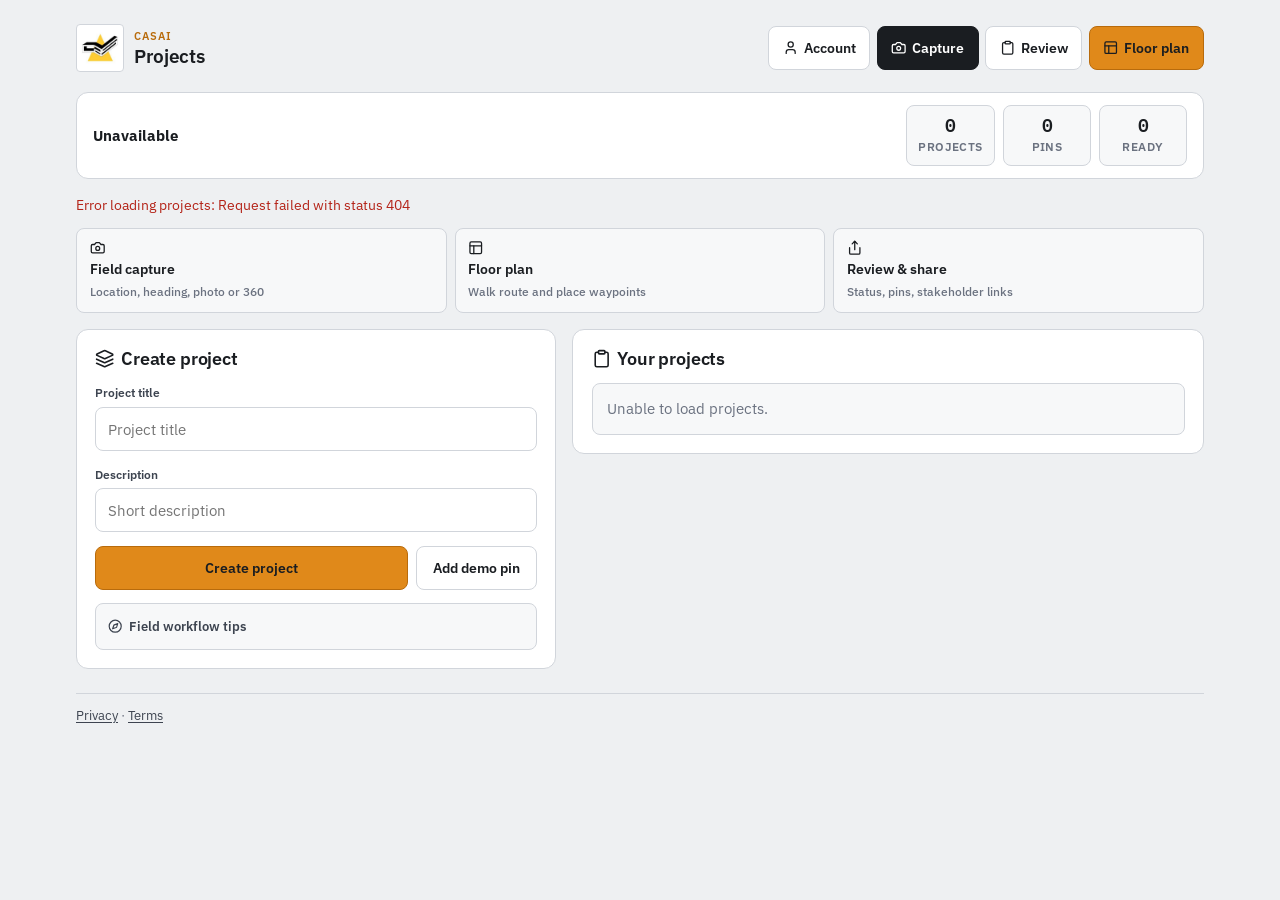
==== commit 3d225d38: "Complete frontend field workflow redesign" ====
--- a/frontend/index.html
+++ b/frontend/index.html
@@ -6,6 +6,289 @@
     <title>CASAI Projects</title>
     <link rel="icon" href="assets/logo.png" type="image/png" />
     <link rel="stylesheet" href="styles.css?v=5" />
+    <style>
+      .dash-context {
+        display: flex;
+        flex-wrap: wrap;
+        align-items: center;
+        justify-content: space-between;
+        gap: 0.75rem 1.25rem;
+        padding: 0.75rem 1rem;
+        margin-bottom: 1rem;
+        background: var(--surface);
+        border: 1px solid var(--border);
+        border-radius: var(--radius-lg);
+      }
+
+      .dash-user {
+        min-width: 0;
+      }
+
+      .dash-user strong {
+        display: block;
+        font-size: 0.95rem;
+      }
+
+      .dash-user .muted {
+        font-size: 0.85rem;
+      }
+
+      .dash-summary {
+        display: flex;
+        flex-wrap: wrap;
+        gap: 0.5rem;
+      }
+
+      .dash-stat {
+        min-width: 5.5rem;
+        padding: 0.45rem 0.7rem;
+        border: 1px solid var(--border);
+        border-radius: var(--radius-md);
+        background: var(--bg-elevated);
+        text-align: center;
+      }
+
+      .dash-stat strong {
+        display: block;
+        font-family: var(--font-mono);
+        font-size: 1.15rem;
+        font-weight: 600;
+        line-height: 1.2;
+      }
+
+      .dash-stat span {
+        font-size: 0.72rem;
+        font-weight: 600;
+        color: var(--muted);
+        text-transform: uppercase;
+        letter-spacing: 0.04em;
+      }
+
+      .dash-layout {
+        display: grid;
+        gap: 1rem;
+        grid-template-columns: minmax(0, 0.95fr) minmax(0, 1.25fr);
+        align-items: start;
+      }
+
+      .dash-panel {
+        display: grid;
+        gap: 0.85rem;
+      }
+
+      .dash-panel h2 {
+        display: flex;
+        align-items: center;
+        gap: 0.4rem;
+        margin: 0;
+      }
+
+      .workflow-strip {
+        display: grid;
+        grid-template-columns: repeat(3, minmax(0, 1fr));
+        gap: 0.5rem;
+      }
+
+      .workflow-strip a {
+        display: flex;
+        flex-direction: column;
+        align-items: flex-start;
+        gap: 0.2rem;
+        min-height: 72px;
+        padding: 0.7rem 0.8rem;
+        border: 1px solid var(--border);
+        border-radius: var(--radius-md);
+        background: var(--bg-elevated);
+        color: var(--ink);
+        font-weight: 600;
+        font-size: 0.88rem;
+      }
+
+      .workflow-strip a:hover {
+        border-color: var(--accent-dark);
+        background: var(--accent-tint);
+        color: var(--ink);
+      }
+
+      .workflow-strip a span {
+        font-size: 0.75rem;
+        font-weight: 500;
+        color: var(--muted);
+      }
+
+      #project-list {
+        list-style: none;
+        margin: 0;
+        padding: 0;
+        display: grid;
+        gap: 0.55rem;
+      }
+
+      #project-list > li {
+        margin: 0;
+        padding: 0.85rem 0.9rem;
+        border: 1px solid var(--border);
+        border-radius: var(--radius-md);
+        background: var(--bg-elevated);
+      }
+
+      #project-list > li.project-row {
+        display: grid;
+        gap: 0.45rem;
+      }
+
+      .project-row-top {
+        display: flex;
+        flex-wrap: wrap;
+        align-items: baseline;
+        justify-content: space-between;
+        gap: 0.4rem 0.75rem;
+      }
+
+      .project-row-top strong {
+        font-size: 0.98rem;
+      }
+
+      .project-meta {
+        font-size: 0.85rem;
+        color: var(--ink-soft);
+      }
+
+      .project-meta .coord {
+        color: var(--muted);
+      }
+
+      .project-actions {
+        display: flex;
+        flex-wrap: wrap;
+        gap: 0.4rem;
+        margin-top: 0.15rem;
+      }
+
+      .project-actions a {
+        display: inline-flex;
+        align-items: center;
+        gap: 0.25rem;
+        min-height: 44px;
+        padding: 0.4rem 0.7rem;
+        border: 1px solid var(--border);
+        border-radius: var(--radius-sm);
+        background: var(--surface);
+        font-size: 0.8rem;
+        font-weight: 600;
+        color: var(--ink);
+      }
+
+      .project-actions a:hover {
+        border-color: var(--accent-dark);
+        color: var(--accent-dark);
+      }
+
+      .project-actions a.primary-action {
+        background: var(--accent);
+        border-color: var(--accent-dark);
+        color: var(--ink);
+      }
+
+      .status-chip {
+        display: inline-flex;
+        align-items: center;
+        padding: 0.15rem 0.45rem;
+        border-radius: var(--radius-sm);
+        border: 1px solid var(--border);
+        background: var(--surface);
+        font-size: 0.7rem;
+        font-weight: 600;
+        text-transform: uppercase;
+        letter-spacing: 0.03em;
+        color: var(--ink-soft);
+      }
+
+      .status-chip.is-ready {
+        border-color: #a7d9bf;
+        background: var(--success-tint);
+        color: #145c3a;
+      }
+
+      #dashboard-message {
+        margin: 0;
+        min-height: 1.25rem;
+        font-size: 0.875rem;
+        color: var(--muted);
+      }
+
+      #dashboard-message.is-error { color: var(--danger); }
+      #dashboard-message.is-success { color: var(--success); }
+      #dashboard-message.is-loading { color: var(--ink-soft); }
+
+      .create-actions {
+        display: flex;
+        flex-wrap: wrap;
+        gap: 0.5rem;
+      }
+
+      .create-actions .primary {
+        flex: 1 1 10rem;
+      }
+
+      .analytics-block {
+        margin-top: 0.5rem;
+        padding-top: 0.75rem;
+        border-top: 1px solid var(--border);
+      }
+
+      .analytics-block h3 {
+        font-size: 0.9rem;
+      }
+
+      #analytics-totals {
+        margin: 0.4rem 0 0;
+        padding-left: 1.1rem;
+        font-size: 0.85rem;
+        color: var(--ink-soft);
+      }
+
+      details.help-details {
+        border: 1px solid var(--border);
+        border-radius: var(--radius-md);
+        background: var(--bg-elevated);
+        padding: 0.15rem 0.75rem;
+      }
+
+      details.help-details summary {
+        cursor: pointer;
+        list-style: none;
+        min-height: 40px;
+        display: flex;
+        align-items: center;
+        gap: 0.4rem;
+        font-size: 0.82rem;
+        font-weight: 600;
+        color: var(--ink-soft);
+        user-select: none;
+      }
+
+      details.help-details summary::-webkit-details-marker { display: none; }
+
+      details.help-details[open] {
+        padding-bottom: 0.75rem;
+      }
+
+      details.help-details .checklist {
+        margin-top: 0.5rem;
+      }
+
+      @media (max-width: 860px) {
+        .dash-layout { grid-template-columns: 1fr; }
+        .workflow-strip { grid-template-columns: 1fr; }
+      }
+
+      @media (max-width: 480px) {
+        .dash-context { align-items: flex-start; }
+        .dash-summary { width: 100%; }
+        .dash-stat { flex: 1 1 auto; }
+      }
+    </style>
   </head>
   <body>
     <a class="skip-link" href="#main">Skip to content</a>
@@ -23,7 +306,7 @@
             <svg class="icon" aria-hidden="true"><use href="icons.svg#icon-user"></use></svg>
             Account
           </a>
-          <a class="nav-link secondary" href="map.html">
+          <a class="nav-link secondary" href="map.html" aria-current="false">
             <svg class="icon" aria-hidden="true"><use href="icons.svg#icon-camera"></use></svg>
             Capture
           </a>
@@ -38,67 +321,97 @@
         </nav>
       </header>
 
-      <main id="main" class="stack">
-        <section class="card stack">
-          <p>Create projects, capture field evidence, and move reviews forward.</p>
-
-          <div class="status-banner is-info">
-            <strong>Browser-first field workflow</strong>
-            Optimized for Insta360 X6 testing. Capture in the browser, keep native .insp/.insv when supplied, then review and share.
-            <ul class="checklist">
-              <li class="pending">Capture location, heading, and media in one step</li>
-              <li class="pending">Preserve native 360 files for later upload or processing</li>
-              <li class="pending">Review evidence and create a share link for stakeholders</li>
-            </ul>
+      <main id="main">
+        <section class="dash-context" aria-label="Project context">
+          <div class="dash-user">
+            <strong id="user-name">Loading...</strong>
+            <span id="user-email" class="muted"></span>
           </div>
-
-          <div class="summary-grid">
-            <div class="summary-box"><strong id="project-count">0</strong><br />Projects</div>
-            <div class="summary-box"><strong id="pin-count">0</strong><br />Pins captured</div>
-            <div class="summary-box"><strong id="review-ready">0</strong><br />Ready for review</div>
+          <div class="dash-summary" aria-label="Summary">
+            <div class="dash-stat"><strong id="project-count">0</strong><span>Projects</span></div>
+            <div class="dash-stat"><strong id="pin-count">0</strong><span>Pins</span></div>
+            <div class="dash-stat"><strong id="review-ready">0</strong><span>Ready</span></div>
           </div>
         </section>
 
-        <section id="onboarding" class="status-banner is-warning" hidden aria-live="polite">
+        <section id="onboarding" class="status-banner is-warning" hidden aria-live="polite" style="margin-bottom: 1rem;">
           <strong id="onboarding-title"></strong>
           <p id="onboarding-copy"></p>
           <a id="onboarding-action" class="btn btn-primary" href="#create-project">Create project</a>
         </section>
 
-        <section class="card stack">
-          <h2>Current user</h2>
-          <p><strong id="user-name">Loading...</strong><br /><span id="user-email" class="muted"></span></p>
-          <div id="analytics-settings" hidden>
-            <label><input id="analytics-consent" type="checkbox" /> Share optional usage counts</label>
-            <p class="muted">Counts cover dashboard visits and project creation. Only daily totals are stored; totals older than 90 days are removed when counts are recorded or viewed. Server access logs are separate. Turning this off stops future counts but cannot remove your past contributions from totals.</p>
-            <p id="analytics-status" class="muted" aria-live="polite"></p>
-          </div>
-          <div id="analytics-summary" hidden>
-            <h3>Usage counts</h3>
-            <ul id="analytics-totals"></ul>
-          </div>
-        </section>
-
-        <section id="create-project" class="card stack">
-          <h2>Create project</h2>
-          <form id="project-form" class="stack">
-            <label>Project title<input id="title" placeholder="Project title" required maxlength="255" /></label>
-            <label>Description<input id="description" placeholder="Short description" maxlength="1000" /></label>
-            <button type="submit" class="primary">Create project</button>
-          </form>
-          <button id="sample-pin" class="secondary">Add demo pin to first project</button>
-        </section>
-
-        <section class="card stack">
-          <h2>Projects</h2>
-          <ul id="project-list"></ul>
-        </section>
+        <p id="dashboard-message" role="status" aria-live="polite"></p>
+
+        <div class="workflow-strip" style="margin: 0.75rem 0 1rem;" aria-label="Primary workflows">
+          <a href="map.html">
+            <svg class="icon" aria-hidden="true"><use href="icons.svg#icon-camera"></use></svg>
+            Field capture
+            <span>Location, heading, photo or 360</span>
+          </a>
+          <a href="floorplan.html">
+            <svg class="icon" aria-hidden="true"><use href="icons.svg#icon-layout"></use></svg>
+            Floor plan
+            <span>Walk route and place waypoints</span>
+          </a>
+          <a href="review.html">
+            <svg class="icon" aria-hidden="true"><use href="icons.svg#icon-share"></use></svg>
+            Review &amp; share
+            <span>Status, pins, stakeholder links</span>
+          </a>
+        </div>
+
+        <div class="dash-layout">
+          <section id="create-project" class="card dash-panel">
+            <h2>
+              <svg class="icon" aria-hidden="true"><use href="icons.svg#icon-layers"></use></svg>
+              Create project
+            </h2>
+            <form id="project-form" class="stack">
+              <label>Project title<input id="title" placeholder="Project title" required maxlength="255" /></label>
+              <label>Description<input id="description" placeholder="Short description" maxlength="1000" /></label>
+              <div class="create-actions">
+                <button type="submit" class="primary">Create project</button>
+                <button id="sample-pin" type="button" class="quiet">Add demo pin</button>
+              </div>
+            </form>
+
+            <details class="help-details">
+              <summary>
+                <svg class="icon" aria-hidden="true"><use href="icons.svg#icon-compass"></use></svg>
+                Field workflow tips
+              </summary>
+              <ul class="checklist">
+                <li class="pending">Capture location, heading, and media in one step</li>
+                <li class="pending">Preserve native 360 files when needed</li>
+                <li class="pending">Review evidence and share with stakeholders</li>
+              </ul>
+            </details>
+
+            <div id="analytics-settings" class="analytics-block" hidden>
+              <label><input id="analytics-consent" type="checkbox" /> Share optional usage counts</label>
+              <p class="muted">Counts cover dashboard visits and project creation. Only daily totals are stored; totals older than 90 days are removed when counts are recorded or viewed. Server access logs are separate. Turning this off stops future counts but cannot remove your past contributions from totals.</p>
+              <p id="analytics-status" class="muted" aria-live="polite"></p>
+            </div>
+            <div id="analytics-summary" class="analytics-block" hidden>
+              <h3>Usage counts</h3>
+              <ul id="analytics-totals"></ul>
+            </div>
+          </section>
+
+          <section class="card dash-panel">
+            <h2>
+              <svg class="icon" aria-hidden="true"><use href="icons.svg#icon-clipboard"></use></svg>
+              Your projects
+            </h2>
+            <ul id="project-list"></ul>
+          </section>
+        </div>
       </main>
 
       <footer class="site-footer"><a href="privacy.html">Privacy</a> · <a href="terms.html">Terms</a></footer>
     </div>
 
     <script src="security.js?v=2"></script>
-    <script src="app.js?v=4"></script>
+    <script src="app.js?v=5"></script>
   </body>
 </html>
